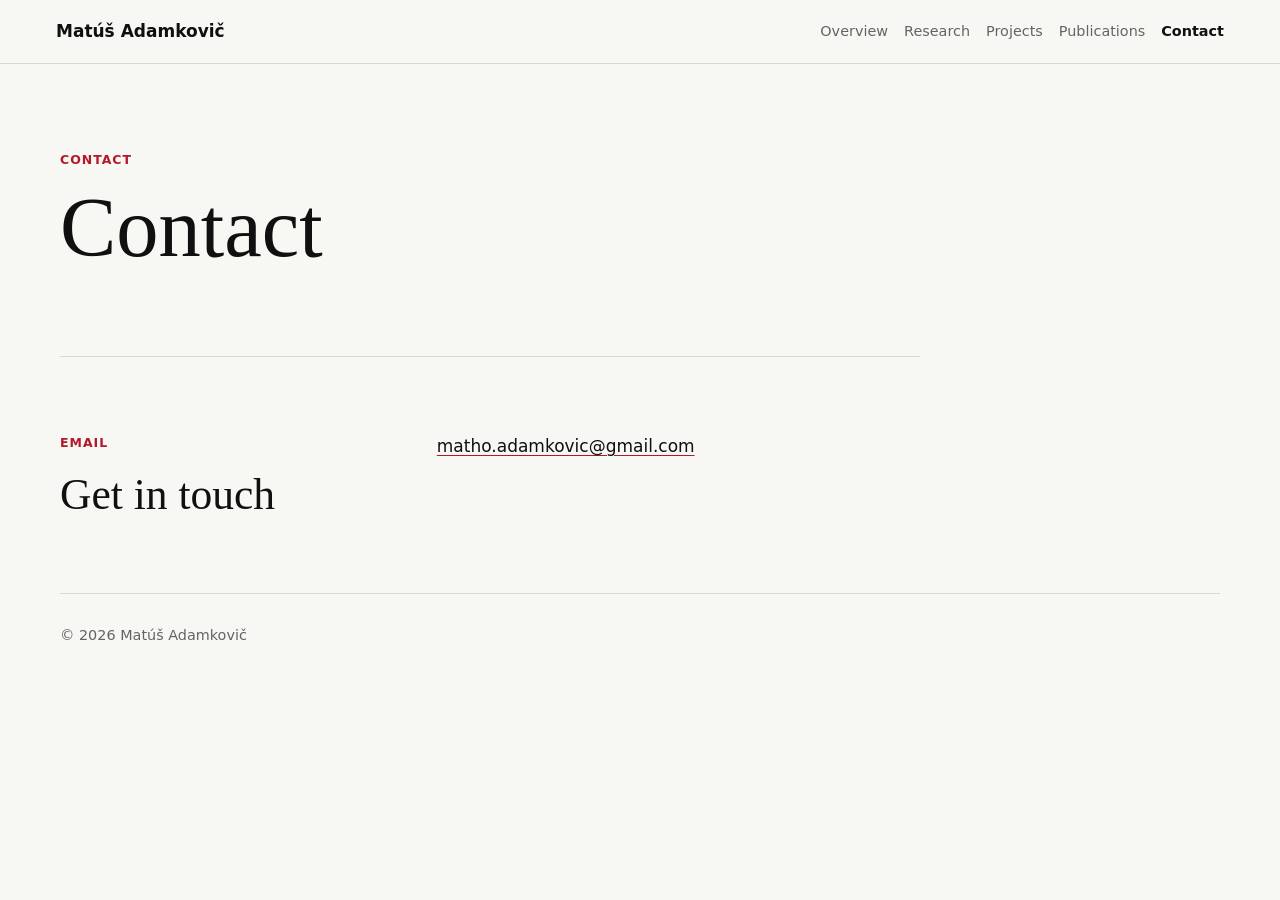
==== contact.html @ 7c32eee8 "Restructure site content pages" ====
<!doctype html>
<html lang="en">
  <head>
    <meta charset="utf-8">
    <meta name="viewport" content="width=device-width, initial-scale=1">
    <meta name="description" content="Contact Matúš Adamkovič.">
    <title>Contact · Matúš Adamkovič</title>
    <link rel="icon" href="assets/profile.png">
    <link rel="stylesheet" href="styles.css">
  </head>
  <body data-page="contact">
    <header class="site-header">
      <a class="wordmark" href="index.html">Matúš Adamkovič</a>
      <nav aria-label="Main navigation">
        <a href="index.html">Overview</a>
        <a href="research.html">Research</a>
        <a href="projects.html">Projects</a>
        <a href="publications.html">Publications</a>
        <a href="contact.html" aria-current="page">Contact</a>
      </nav>
    </header>

    <main>
      <section class="page-hero">
        <p class="kicker">Contact</p>
        <h1>Contact</h1>
      </section>

      <section class="section-grid">
        <div>
          <p class="section-label">Email</p>
          <h2>Get in touch</h2>
        </div>
        <div class="contact-links" data-contact></div>
      </section>
    </main>

    <footer class="site-footer">
      <span data-footer></span>
    </footer>

    <script src="content/site-content.js"></script>
    <script src="script.js"></script>
  </body>
</html>
---- styles.css ----
:root {
  --bg: #f7f7f4;
  --text: #101010;
  --muted: #646464;
  --line: #d9d8d3;
  --accent: #b3192b;
  --panel: #ffffff;
  --max: 1160px;
}

* {
  box-sizing: border-box;
}

html {
  scroll-behavior: smooth;
}

body {
  margin: 0;
  background: var(--bg);
  color: var(--text);
  font-family: ui-sans-serif, system-ui, -apple-system, BlinkMacSystemFont, "Segoe UI", sans-serif;
  font-size: 17px;
  line-height: 1.6;
}

a {
  color: inherit;
  text-decoration-color: var(--accent);
  text-decoration-thickness: 1px;
  text-underline-offset: 0.2em;
}

a:hover {
  color: var(--accent);
}

.site-header {
  position: sticky;
  top: 0;
  z-index: 10;
  display: flex;
  align-items: center;
  justify-content: space-between;
  gap: 24px;
  padding: 18px clamp(20px, 5vw, 56px);
  background: rgba(247, 247, 244, 0.92);
  border-bottom: 1px solid var(--line);
  backdrop-filter: blur(14px);
}

.wordmark {
  font-weight: 700;
  letter-spacing: 0;
  text-decoration: none;
}

nav {
  display: flex;
  flex-wrap: wrap;
  gap: 16px;
  justify-content: flex-end;
  color: var(--muted);
  font-size: 0.9rem;
}

nav a {
  text-decoration: none;
}

nav a[aria-current="page"] {
  color: var(--text);
  font-weight: 700;
}

main,
.site-footer {
  width: min(var(--max), calc(100% - 48px));
  margin: 0 auto;
}

.intro {
  display: grid;
  grid-template-columns: minmax(0, 1fr) minmax(240px, 340px);
  gap: clamp(36px, 7vw, 96px);
  align-items: center;
  padding: clamp(50px, 7vw, 84px) 0 clamp(38px, 5vw, 62px);
  border-bottom: 1px solid var(--line);
}

.page-hero {
  max-width: 860px;
  padding: clamp(50px, 7vw, 86px) 0 clamp(38px, 5vw, 62px);
  border-bottom: 1px solid var(--line);
}

.kicker,
.section-label {
  margin: 0 0 18px;
  color: var(--accent);
  font-size: 0.78rem;
  font-weight: 700;
  letter-spacing: 0.08em;
  text-transform: uppercase;
}

h1,
h2,
h3,
p {
  margin-top: 0;
}

h1 {
  max-width: 11ch;
  margin-bottom: 26px;
  font-family: Georgia, "Times New Roman", serif;
  font-size: clamp(3.2rem, 6.6vw, 6.1rem);
  font-weight: 500;
  letter-spacing: 0;
  line-height: 0.94;
}

h2 {
  margin-bottom: 0;
  font-family: Georgia, "Times New Roman", serif;
  font-size: clamp(1.9rem, 3.4vw, 3rem);
  font-weight: 500;
  letter-spacing: 0;
  line-height: 1.06;
}

h3 {
  margin-bottom: 6px;
  font-size: 1.05rem;
  line-height: 1.35;
}

.lead {
  max-width: 680px;
  color: #2c2c2c;
  font-size: clamp(1.1rem, 1.65vw, 1.35rem);
  line-height: 1.55;
}

.actions {
  display: flex;
  flex-wrap: wrap;
  gap: 12px;
  margin-top: 30px;
}

.button,
.actions a {
  display: inline-flex;
  align-items: center;
  justify-content: center;
  min-height: 42px;
  padding: 8px 14px;
  border: 1px solid var(--text);
  background: var(--text);
  color: var(--panel);
  font-size: 0.92rem;
  font-weight: 700;
  text-decoration: none;
}

.actions a:nth-child(n + 2),
.button {
  background: transparent;
  color: var(--text);
}

.button:hover,
.actions a:hover {
  border-color: var(--accent);
  background: var(--accent);
  color: var(--panel);
}

.portrait {
  margin: 0;
}

.portrait img {
  display: block;
  width: 100%;
  max-width: 310px;
  margin-left: auto;
  aspect-ratio: 1;
  object-fit: cover;
}

.section-grid {
  display: grid;
  grid-template-columns: minmax(210px, 300px) minmax(0, 1fr);
  gap: clamp(30px, 6vw, 84px);
  padding: clamp(48px, 6vw, 76px) 0;
  border-bottom: 1px solid var(--line);
}

.text-block {
  max-width: 760px;
}

.tag-list {
  display: flex;
  flex-wrap: wrap;
  gap: 10px;
  padding: 0;
  margin: 28px 0 0;
  list-style: none;
}

.tag-list li {
  padding: 7px 10px;
  border: 1px solid var(--line);
  background: var(--panel);
  color: #262626;
  font-size: 0.92rem;
}

.timeline,
.publication-list,
.list {
  display: grid;
  gap: 22px;
}

.split-timelines {
  display: grid;
  gap: 36px;
}

.split-timelines > section > h3 {
  margin-bottom: 18px;
  color: var(--accent);
  font-size: 0.78rem;
  font-weight: 700;
  letter-spacing: 0.08em;
  text-transform: uppercase;
}

.timeline-item,
.publication,
.list-item {
  display: grid;
  grid-template-columns: 118px minmax(0, 1fr);
  gap: 22px;
  padding-bottom: 22px;
  border-bottom: 1px solid var(--line);
}

.timeline-item:last-child,
.publication:last-child,
.list-item:last-child {
  padding-bottom: 0;
  border-bottom: 0;
}

.date,
.venue {
  color: var(--muted);
  font-size: 0.9rem;
}

.publication p,
.timeline-item p,
.list-item p {
  margin-bottom: 0;
}

.project p + p {
  margin-top: 8px;
}

.badge {
  display: inline-block;
  margin-bottom: 8px;
  padding: 2px 7px;
  border: 1px solid var(--accent);
  color: var(--accent);
  font-size: 0.72rem;
  font-weight: 700;
  letter-spacing: 0.06em;
  text-transform: uppercase;
}

.publication-links {
  display: flex;
  flex-wrap: wrap;
  gap: 12px;
  margin-top: 10px;
  font-size: 0.9rem;
  font-weight: 700;
}

.publication-year {
  margin-bottom: 44px;
}

.publication-year:last-child {
  margin-bottom: 0;
}

.publication-year h2 {
  margin-bottom: 22px;
  color: var(--accent);
  font-family: inherit;
  font-size: 0.78rem;
  font-weight: 700;
  letter-spacing: 0.08em;
  text-transform: uppercase;
}

.section-link {
  margin: 24px 0 0;
  font-weight: 700;
}

.contact-links {
  display: flex;
  flex-wrap: wrap;
  gap: 18px;
}

.cv-hero {
  padding: clamp(54px, 9vw, 108px) 0 clamp(42px, 7vw, 76px);
  border-bottom: 1px solid var(--line);
}

.cv-hero h1 {
  max-width: 12ch;
}

.plain-list {
  padding-left: 1.1em;
  margin: 0;
}

.plain-list li + li {
  margin-top: 12px;
}

.site-footer {
  padding: 30px 0 44px;
  color: var(--muted);
  font-size: 0.9rem;
}

@media (max-width: 760px) {
  body {
    font-size: 16px;
  }

  .site-header {
    align-items: flex-start;
    flex-direction: column;
    gap: 10px;
  }

  nav {
    justify-content: flex-start;
  }

  .intro,
  .section-grid {
    grid-template-columns: 1fr;
  }

  .intro {
    padding-top: 46px;
  }

  h1 {
    max-width: 7ch;
    font-size: clamp(3rem, 15vw, 5rem);
  }

  .portrait img {
    max-width: 280px;
    margin-left: 0;
  }

  .timeline-item,
  .publication,
  .list-item {
    grid-template-columns: 1fr;
    gap: 6px;
  }
}

@media (max-width: 460px) {
  main,
  .site-footer {
    width: min(100% - 28px, var(--max));
  }
}
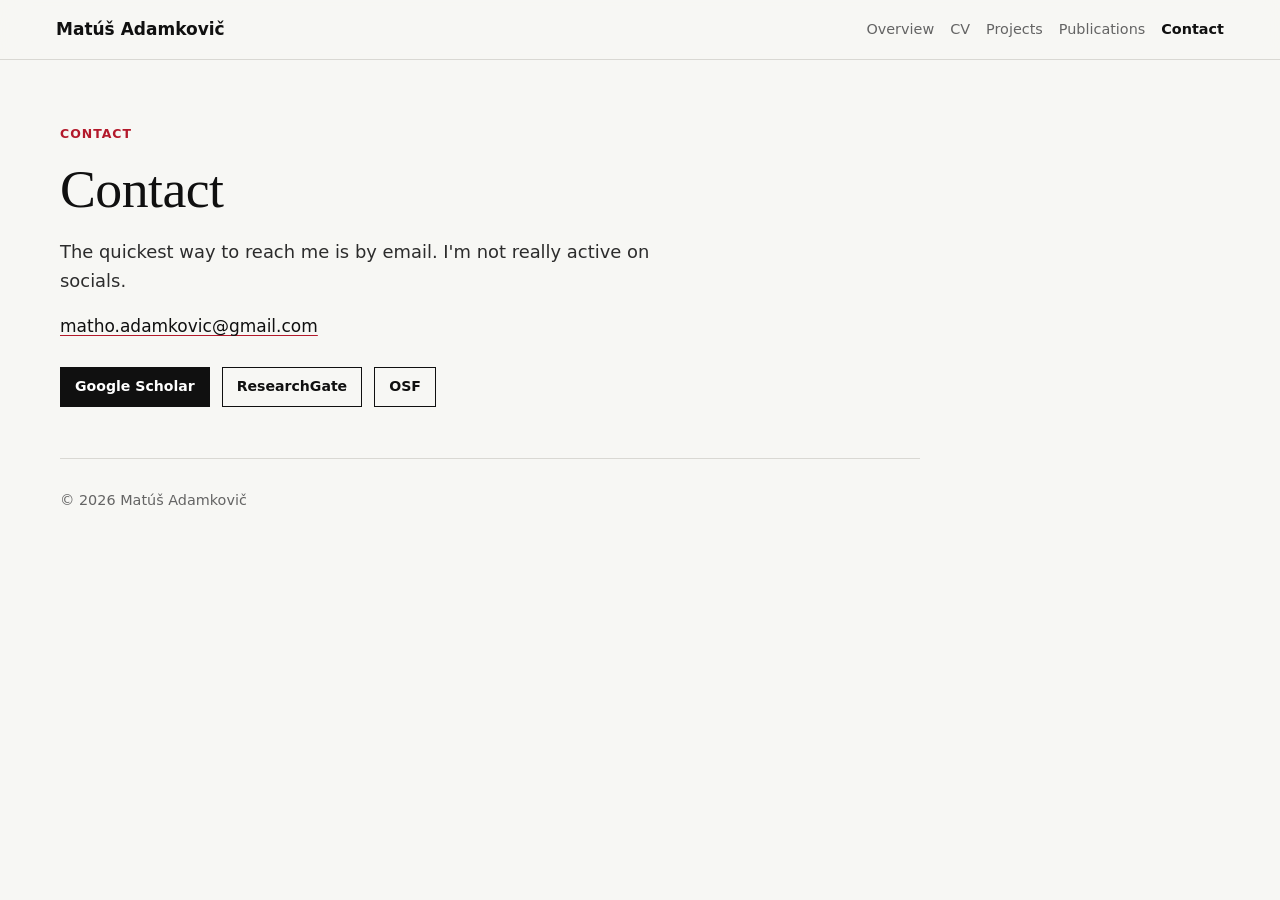
==== commit 8a5a42fa: "Simplify site structure and content - Shorter bio and smaller, tighter typography throughout - Overv" ====
--- a/contact.html
+++ b/contact.html
@@ -13,7 +13,7 @@
       <a class="wordmark" href="index.html">Matúš Adamkovič</a>
       <nav aria-label="Main navigation">
         <a href="index.html">Overview</a>
-        <a href="research.html">Research</a>
+        <a href="research.html">CV</a>
         <a href="projects.html">Projects</a>
         <a href="publications.html">Publications</a>
         <a href="contact.html" aria-current="page">Contact</a>
@@ -24,14 +24,9 @@
       <section class="page-hero">
         <p class="kicker">Contact</p>
         <h1>Contact</h1>
-      </section>
-
-      <section class="section-grid">
-        <div>
-          <p class="section-label">Email</p>
-          <h2>Get in touch</h2>
-        </div>
-        <div class="contact-links" data-contact></div>
+        <p class="lead">The quickest way to reach me is by email. I'm not really active on socials.</p>
+        <p class="contact-links" data-contact></p>
+        <div class="actions" data-profile-links></div>
       </section>
     </main>
 
--- a/styles.css
+++ b/styles.css
@@ -44,7 +44,7 @@
   align-items: center;
   justify-content: space-between;
   gap: 24px;
-  padding: 18px clamp(20px, 5vw, 56px);
+  padding: 16px clamp(20px, 5vw, 56px);
   background: rgba(247, 247, 244, 0.92);
   border-bottom: 1px solid var(--line);
   backdrop-filter: blur(14px);
@@ -52,7 +52,6 @@
 
 .wordmark {
   font-weight: 700;
-  letter-spacing: 0;
   text-decoration: none;
 }
 
@@ -82,22 +81,22 @@
 
 .intro {
   display: grid;
-  grid-template-columns: minmax(0, 1fr) minmax(240px, 340px);
-  gap: clamp(36px, 7vw, 96px);
+  grid-template-columns: minmax(0, 1fr) minmax(240px, 320px);
+  gap: clamp(2rem, 5vw, 5rem);
   align-items: center;
-  padding: clamp(50px, 7vw, 84px) 0 clamp(38px, 5vw, 62px);
+  padding: clamp(3rem, 6vw, 5rem) 0;
   border-bottom: 1px solid var(--line);
 }
 
 .page-hero {
   max-width: 860px;
-  padding: clamp(50px, 7vw, 86px) 0 clamp(38px, 5vw, 62px);
+  padding: clamp(2.6rem, 5vw, 4rem) 0 clamp(2.2rem, 4vw, 3.2rem);
   border-bottom: 1px solid var(--line);
 }
 
 .kicker,
 .section-label {
-  margin: 0 0 18px;
+  margin: 0 0 16px;
   color: var(--accent);
   font-size: 0.78rem;
   font-weight: 700;
@@ -113,42 +112,41 @@
 }
 
 h1 {
-  max-width: 11ch;
-  margin-bottom: 26px;
+  max-width: 20ch;
+  margin-bottom: 20px;
   font-family: Georgia, "Times New Roman", serif;
-  font-size: clamp(3.2rem, 6.6vw, 6.1rem);
+  font-size: clamp(2.2rem, 4.2vw, 3.4rem);
   font-weight: 500;
-  letter-spacing: 0;
-  line-height: 0.94;
+  letter-spacing: -0.01em;
+  line-height: 1.08;
 }
 
 h2 {
   margin-bottom: 0;
   font-family: Georgia, "Times New Roman", serif;
-  font-size: clamp(1.9rem, 3.4vw, 3rem);
+  font-size: clamp(1.3rem, 2vw, 1.65rem);
   font-weight: 500;
-  letter-spacing: 0;
-  line-height: 1.06;
+  line-height: 1.2;
 }
 
 h3 {
   margin-bottom: 6px;
-  font-size: 1.05rem;
+  font-size: 1rem;
   line-height: 1.35;
 }
 
 .lead {
-  max-width: 680px;
+  max-width: 660px;
   color: #2c2c2c;
-  font-size: clamp(1.1rem, 1.65vw, 1.35rem);
-  line-height: 1.55;
+  font-size: clamp(1.02rem, 1.4vw, 1.15rem);
+  line-height: 1.6;
 }
 
 .actions {
   display: flex;
   flex-wrap: wrap;
   gap: 12px;
-  margin-top: 30px;
+  margin-top: 26px;
 }
 
 .button,
@@ -156,12 +154,12 @@
   display: inline-flex;
   align-items: center;
   justify-content: center;
-  min-height: 42px;
-  padding: 8px 14px;
+  min-height: 40px;
+  padding: 7px 14px;
   border: 1px solid var(--text);
   background: var(--text);
   color: var(--panel);
-  font-size: 0.92rem;
+  font-size: 0.88rem;
   font-weight: 700;
   text-decoration: none;
 }
@@ -185,40 +183,71 @@
 
 .portrait img {
   display: block;
-  width: 100%;
-  max-width: 310px;
+  width: min(26vw, 320px);
+  max-width: 100%;
   margin-left: auto;
   aspect-ratio: 1;
   object-fit: cover;
-}
-
-.section-grid {
-  display: grid;
-  grid-template-columns: minmax(210px, 300px) minmax(0, 1fr);
-  gap: clamp(30px, 6vw, 84px);
-  padding: clamp(48px, 6vw, 76px) 0;
-  border-bottom: 1px solid var(--line);
-}
-
-.text-block {
-  max-width: 760px;
-}
-
-.tag-list {
-  display: flex;
-  flex-wrap: wrap;
-  gap: 10px;
-  padding: 0;
-  margin: 28px 0 0;
-  list-style: none;
-}
-
-.tag-list li {
-  padding: 7px 10px;
+  border-radius: 6px;
+}
+
+.position h3 {
+  margin-bottom: 2px;
+  font-size: 1.05rem;
+}
+
+.position p {
+  margin: 0;
+}
+
+.publication-toc {
+  display: flex;
+  flex-wrap: wrap;
+  gap: 8px 10px;
+  margin-top: 6px;
+}
+
+.publication-toc a {
+  padding: 6px 10px;
   border: 1px solid var(--line);
   background: var(--panel);
   color: #262626;
-  font-size: 0.92rem;
+  font-size: 0.9rem;
+  text-decoration: none;
+}
+
+.publication-toc a:hover {
+  border-color: var(--accent);
+  color: var(--accent);
+}
+
+.section-grid {
+  display: grid;
+  grid-template-columns: minmax(200px, 280px) minmax(0, 1fr);
+  gap: clamp(28px, 5vw, 72px);
+  padding: clamp(2.4rem, 4.5vw, 4rem) 0;
+  border-bottom: 1px solid var(--line);
+}
+
+.text-block {
+  max-width: 760px;
+}
+
+.tag-list {
+  display: flex;
+  flex-wrap: wrap;
+  gap: 10px;
+  padding: 0;
+  margin: 0;
+  list-style: none;
+}
+
+.tag-list li {
+  padding: 6px 10px;
+  border: 1px solid var(--line);
+  background: var(--panel);
+  color: #262626;
+  font-size: 0.9rem;
 }
 
 .timeline,
@@ -233,13 +262,18 @@
   gap: 36px;
 }
 
-.split-timelines > section > h3 {
-  margin-bottom: 18px;
+.split-timelines > section > h3,
+.subsection-title {
+  margin: 0 0 18px;
   color: var(--accent);
   font-size: 0.78rem;
   font-weight: 700;
   letter-spacing: 0.08em;
   text-transform: uppercase;
+}
+
+.subsection-title {
+  margin-top: 36px;
 }
 
 .timeline-item,
@@ -265,6 +299,12 @@
   font-size: 0.9rem;
 }
 
+.note {
+  margin-top: 4px;
+  color: var(--muted);
+  font-size: 0.9rem;
+}
+
 .publication p,
 .timeline-item p,
 .list-item p {
@@ -298,6 +338,7 @@
 
 .publication-year {
   margin-bottom: 44px;
+  scroll-margin-top: 96px;
 }
 
 .publication-year:last-child {
@@ -323,15 +364,6 @@
   display: flex;
   flex-wrap: wrap;
   gap: 18px;
-}
-
-.cv-hero {
-  padding: clamp(54px, 9vw, 108px) 0 clamp(42px, 7vw, 76px);
-  border-bottom: 1px solid var(--line);
-}
-
-.cv-hero h1 {
-  max-width: 12ch;
 }
 
 .plain-list {
@@ -370,16 +402,21 @@
   }
 
   .intro {
-    padding-top: 46px;
+    padding-top: 2.6rem;
+    row-gap: 2rem;
   }
 
   h1 {
-    max-width: 7ch;
-    font-size: clamp(3rem, 15vw, 5rem);
+    max-width: 100%;
+    font-size: clamp(2rem, 8vw, 2.6rem);
+  }
+
+  .portrait {
+    order: -1;
   }
 
   .portrait img {
-    max-width: 280px;
+    width: min(100%, 300px);
     margin-left: 0;
   }
 
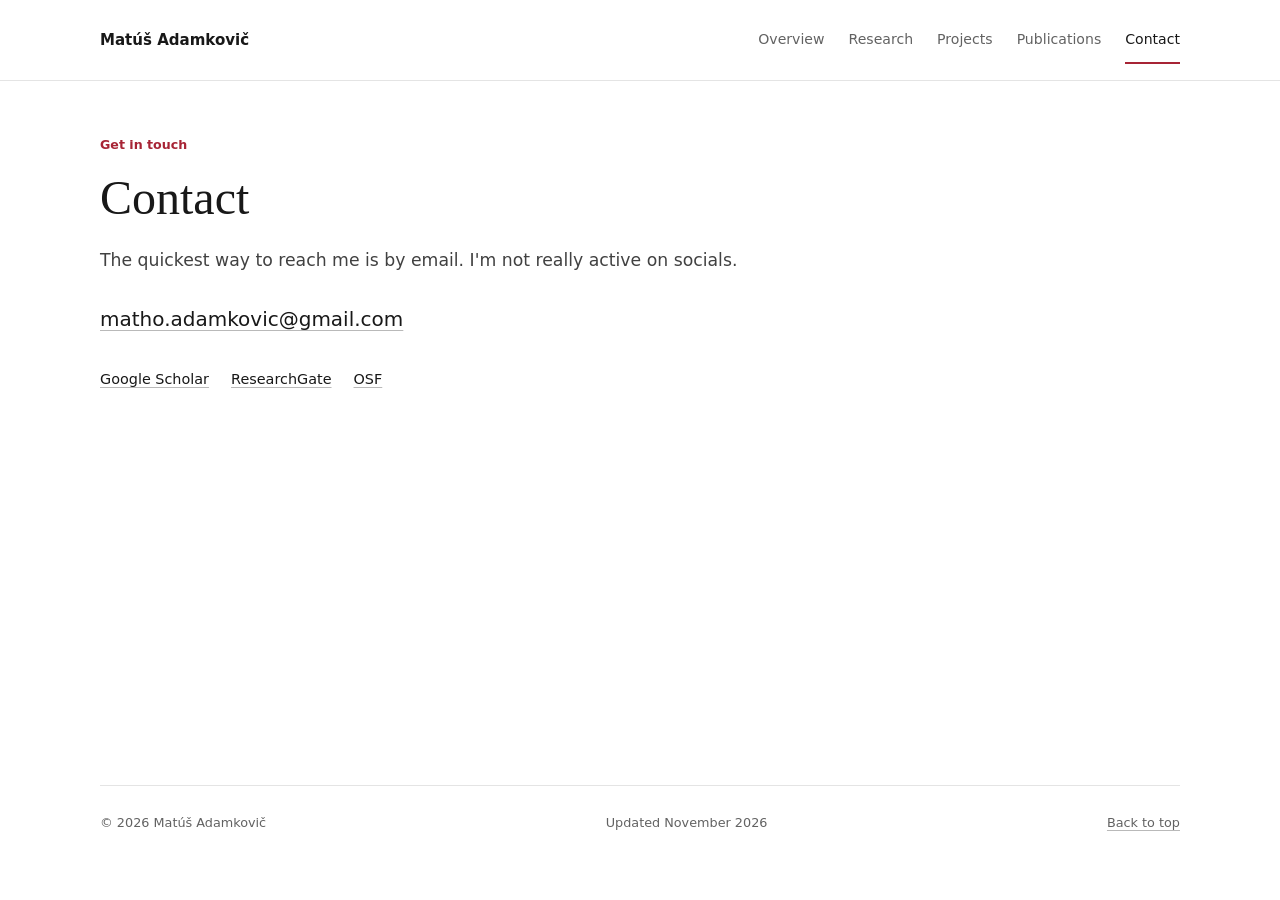
==== commit 15cedaf3: "Refresh academic website from November 2026 CV" ====
--- a/contact.html
+++ b/contact.html
@@ -3,38 +3,41 @@
   <head>
     <meta charset="utf-8">
     <meta name="viewport" content="width=device-width, initial-scale=1">
-    <meta name="description" content="Contact Matúš Adamkovič.">
+    <meta name="description" content="Contact Matúš Adamkovič and find his academic profiles.">
+    <meta name="theme-color" content="#ffffff">
     <title>Contact · Matúš Adamkovič</title>
     <link rel="icon" href="assets/profile.png">
-    <link rel="stylesheet" href="styles.css">
+    <link rel="stylesheet" href="styles.css?v=20261103.3">
   </head>
   <body data-page="contact">
+    <a class="skip-link" href="#main">Skip to content</a>
     <header class="site-header">
-      <a class="wordmark" href="index.html">Matúš Adamkovič</a>
-      <nav aria-label="Main navigation">
-        <a href="index.html">Overview</a>
-        <a href="research.html">CV</a>
-        <a href="projects.html">Projects</a>
-        <a href="publications.html">Publications</a>
-        <a href="contact.html" aria-current="page">Contact</a>
-      </nav>
+      <div class="header-inner">
+        <a class="wordmark" href="index.html">Matúš Adamkovič</a>
+        <nav class="site-nav" aria-label="Main navigation">
+          <a href="index.html">Overview</a>
+          <a href="research.html">Research</a>
+          <a href="projects.html">Projects</a>
+          <a href="publications.html">Publications</a>
+          <a href="contact.html" aria-current="page">Contact</a>
+        </nav>
+      </div>
     </header>
-
-    <main>
-      <section class="page-hero">
-        <p class="kicker">Contact</p>
-        <h1>Contact</h1>
+    <main id="main" tabindex="-1">
+      <section class="page-hero" aria-labelledby="page-title">
+        <p class="kicker">Get in touch</p>
+        <h1 id="page-title">Contact</h1>
         <p class="lead">The quickest way to reach me is by email. I'm not really active on socials.</p>
-        <p class="contact-links" data-contact></p>
+        <div class="contact-links" data-contact></div>
         <div class="actions" data-profile-links></div>
       </section>
     </main>
-
     <footer class="site-footer">
       <span data-footer></span>
+      <span>Updated <span data-field="updated">November 2026</span></span>
+      <a href="#main">Back to top</a>
     </footer>
-
-    <script src="content/site-content.js"></script>
-    <script src="script.js"></script>
+    <script src="content/site-content.js?v=20261103.3"></script>
+    <script src="script.js?v=20261103.3"></script>
   </body>
 </html>
--- a/styles.css
+++ b/styles.css
@@ -1,436 +1,153 @@
 :root {
-  --bg: #f7f7f4;
-  --text: #101010;
-  --muted: #646464;
-  --line: #d9d8d3;
-  --accent: #b3192b;
-  --panel: #ffffff;
-  --max: 1160px;
+  --bg: #ffffff;
+  --text: #181818;
+  --muted: #626262;
+  --line: #e4e4e4;
+  --accent: #a72435;
+  --max: 1080px;
 }
 
-* {
-  box-sizing: border-box;
-}
-
-html {
-  scroll-behavior: smooth;
-}
-
+* { box-sizing: border-box; letter-spacing: 0; }
+html { scroll-behavior: smooth; scroll-padding-top: 110px; }
 body {
   margin: 0;
   background: var(--bg);
   color: var(--text);
-  font-family: ui-sans-serif, system-ui, -apple-system, BlinkMacSystemFont, "Segoe UI", sans-serif;
-  font-size: 17px;
-  line-height: 1.6;
+  font: 17px/1.65 ui-sans-serif, system-ui, -apple-system, BlinkMacSystemFont, "Segoe UI", sans-serif;
+  -webkit-font-smoothing: antialiased;
 }
-
-a {
-  color: inherit;
-  text-decoration-color: var(--accent);
-  text-decoration-thickness: 1px;
-  text-underline-offset: 0.2em;
+a { color: inherit; text-decoration-color: #b9b9b9; text-decoration-thickness: 1px; text-underline-offset: 0.22em; }
+a:hover { color: var(--accent); text-decoration-color: var(--accent); }
+:focus-visible { outline: 2px solid var(--accent); outline-offset: 5px; }
+::selection { background: #f0d9de; color: var(--text); }
+[hidden] { display: none !important; }
+.sr-only { position: absolute; width: 1px; height: 1px; padding: 0; margin: -1px; overflow: hidden; clip-path: inset(50%); white-space: nowrap; border: 0; }
+h1, h2, h3, p { margin-top: 0; }
+h1, h2 { font-family: Georgia, "Times New Roman", serif; font-weight: 400; }
+h1 { margin-bottom: 20px; font-size: 3rem; line-height: 1.15; }
+h2 { margin-bottom: 16px; font-size: 1.65rem; line-height: 1.25; }
+h3 { margin-bottom: 6px; font-size: 1.06rem; line-height: 1.45; font-weight: 600; }
+p { margin-bottom: 18px; }
+main, .header-inner, .site-footer { width: min(var(--max), calc(100% - 64px)); margin-inline: auto; }
+main { min-height: calc(100svh - 220px); }
+.skip-link { position: fixed; top: 8px; left: 8px; z-index: 30; padding: 8px 16px; background: var(--text); color: white; transform: translateY(-160%); }
+.skip-link:focus { transform: translateY(0); }
+.site-header { position: sticky; top: 0; z-index: 10; background: rgba(255,255,255,0.97); border-bottom: 1px solid var(--line); }
+.header-inner { display: flex; justify-content: space-between; align-items: center; min-height: 80px; gap: 24px; }
+.wordmark { text-decoration: none; font-size: 0.94rem; font-weight: 650; white-space: nowrap; }
+.site-nav { display: flex; flex-wrap: wrap; justify-content: flex-end; align-items: center; gap: 6px 24px; font-size: 0.88rem; }
+.site-nav a { padding-block: 12px; text-decoration: none; color: var(--muted); }
+.site-nav a[aria-current="page"] { color: var(--text); box-shadow: inset 0 -2px var(--accent); }
+.intro { display: grid; grid-template-columns: minmax(0,1fr) 276px; gap: 64px; align-items: center; padding-block: 60px; }
+.intro-copy { min-width: 0; }
+.intro h1 { font-size: 3.25rem; }
+.kicker, .section-label { margin: 0 0 14px; color: var(--accent); font-size: 0.79rem; font-weight: 650; }
+.lead { max-width: 64ch; font-size: 1.08rem; line-height: 1.75; color: #414141; }
+.portrait { margin: 0; }
+.portrait img { display: block; width: 100%; height: auto; aspect-ratio: 1; object-fit: cover; border-radius: 4px; }
+.actions { display: flex; flex-wrap: wrap; gap: 12px 22px; margin-top: 24px; font-size: 0.9rem; }
+.actions a { min-height: 32px; display: inline-flex; align-items: center; }
+.page-hero { padding-block: 54px 36px; }
+.page-hero .lead { max-width: 70ch; margin-bottom: 0; }
+.page-hero .actions { margin-top: 20px; }
+.section-grid { display: grid; grid-template-columns: 190px minmax(0,1fr); gap: 60px; padding-block: 42px; border-top: 1px solid var(--line); }
+.section-heading h2 { font-size: 1.5rem; }
+.section-body { min-width: 0; }
+.section-label { margin-bottom: 8px; color: var(--muted); }
+.section-intro { max-width: 68ch; color: var(--muted); margin-bottom: 22px; }
+.section-link { margin: 20px 0 0; font-size: 0.9rem; }
+.text-block { max-width: 72ch; }
+.list, .timeline { display: grid; }
+.list-item, .timeline-item { min-width: 0; padding-block: 22px; border-bottom: 1px solid var(--line); }
+.list-item:first-child, .timeline-item:first-child { padding-top: 0; }
+.list-item:last-child, .timeline-item:last-child { border-bottom: 0; padding-bottom: 0; }
+.item-meta { display: flex; align-items: baseline; flex-wrap: wrap; gap: 6px 12px; margin-bottom: 7px; }
+.date, .venue, .note { color: var(--muted); font-size: 0.86rem; }
+.date { font-variant-numeric: tabular-nums; }
+.venue, .note { margin-bottom: 0; }
+.project h3 { max-width: 65ch; }
+.project p + p { margin-top: 5px; }
+.badge { display: inline-block; color: var(--accent); font-size: 0.75rem; font-weight: 650; }
+.project.selected-project h3 { font-size: 1rem; }
+.publication p { margin-bottom: 0; overflow-wrap: anywhere; }
+.publication strong { font-weight: 650; }
+.publication-links { display: flex; flex-wrap: wrap; gap: 10px 20px; margin-top: 9px; font-size: 0.86rem; }
+.score-heading { margin: 36px 0 12px; font-family: inherit; font-size: 1rem; font-weight: 650; }
+.score-heading:first-child { margin-top: 0; }
+.tag-list { display: flex; flex-wrap: wrap; gap: 6px 20px; list-style: none; padding: 0; margin: 0; color: var(--muted); font-size: 0.95rem; }
+.tag-list li { position: relative; }
+.tag-list li:not(:last-child)::after { content: "/"; position: absolute; right: -13px; color: #b9b9b9; }
+.plain-list { margin: 0; padding-left: 1.15em; }
+.plain-list li + li { margin-top: 12px; }
+.subsection-title { margin: 32px 0 18px; font-size: 1rem; }
+details { margin-top: 28px; }
+summary { cursor: pointer; color: var(--muted); font-size: 0.9rem; }
+details[open] summary { margin-bottom: 20px; }
+.timeline-item p { margin-bottom: 0; }
+.actions > .date { align-self: center; }
+.jump-links { display: flex; flex-wrap: wrap; gap: 10px 24px; padding-top: 22px; font-size: 0.9rem; }
+.jump-links a { min-height: 32px; }
+.publication-layout { display: grid; grid-template-columns: 190px minmax(0,1fr); gap: 60px; padding-block: 28px 48px; border-top: 1px solid var(--line); align-items: start; }
+.publication-sidebar { position: sticky; top: 112px; }
+.publication-toc { display: flex; align-items: flex-start; flex-direction: column; gap: 4px; font-size: 0.9rem; }
+.publication-toc a { display: block; padding-block: 4px; }
+.publication-tools { display: grid; grid-template-columns: minmax(0,1fr) minmax(150px,190px); gap: 16px; padding-bottom: 28px; }
+.field label { display: block; margin-bottom: 8px; color: var(--muted); font-size: 0.82rem; }
+input, select { width: 100%; min-height: 46px; border: 1px solid #bdbdbd; border-radius: 4px; padding: 10px 12px; color: var(--text); background: white; font: inherit; font-size: 0.93rem; }
+input::placeholder { color: #777; }
+.publication-year { scroll-margin-top: 110px; margin-bottom: 40px; }
+.publication-year:last-child { margin-bottom: 0; }
+.publication-year > h2 { font-family: inherit; font-size: 1.12rem; font-weight: 650; margin-bottom: 24px; padding-top: 12px; }
+.publication-year .date { display: none; }
+.empty-state { padding-block: 24px; color: var(--muted); }
+.contact-links { margin-block: 28px; font-size: 1.25rem; overflow-wrap: anywhere; }
+.site-footer { display: flex; justify-content: space-between; flex-wrap: wrap; gap: 12px 24px; margin-top: 24px; padding-block: 26px 36px; border-top: 1px solid var(--line); color: var(--muted); font-size: 0.8rem; }
+.site-footer a { color: var(--muted); }
+@media (min-width: 900px) { .section-heading { position: sticky; top: 112px; align-self: start; } }
+@media (max-width: 900px) {
+  .intro { grid-template-columns: minmax(0,1fr) 224px; gap: 36px; }
+  .intro h1 { font-size: 2.75rem; }
+  .section-grid, .publication-layout { grid-template-columns: 160px minmax(0,1fr); gap: 36px; }
+  .header-inner { gap: 16px; }
+  .site-nav { gap: 6px 18px; }
 }
-
-a:hover {
-  color: var(--accent);
+@media (max-width: 720px) {
+  html { scroll-padding-top: 150px; }
+  main, .header-inner, .site-footer { width: calc(100% - 40px); }
+  .header-inner { flex-direction: column; align-items: flex-start; gap: 4px; padding-block: 16px 0; }
+  .site-nav { justify-content: flex-start; gap: 0 22px; width: 100%; font-size: 0.83rem; }
+  .site-nav a { padding-block: 10px 12px; }
+  .intro { grid-template-columns: 1fr; gap: 24px; padding-block: 32px 36px; }
+  .portrait { order: -1; width: 156px; }
+  .intro h1 { font-size: 2.5rem; }
+  h1 { font-size: 2.4rem; }
+  .lead { font-size: 1rem; }
+  .intro .kicker { font-size: 0.75rem; }
+  .page-hero { padding-block: 36px 30px; }
+  .section-grid, .publication-layout { grid-template-columns: 1fr; gap: 22px; padding-block: 30px; }
+  .section-heading h2 { margin-bottom: 0; }
+  .section-label { margin-bottom: 6px; }
+  .publication-sidebar { position: static; }
+  .publication-toc { flex-direction: row; flex-wrap: wrap; gap: 4px 20px; }
+  .publication-year { scroll-margin-top: 150px; }
+  .publication-tools { padding-top: 4px; gap: 12px; }
+  .contact-links { font-size: 1.1rem; }
 }
-
-.site-header {
-  position: sticky;
-  top: 0;
-  z-index: 10;
-  display: flex;
-  align-items: center;
-  justify-content: space-between;
-  gap: 24px;
-  padding: 16px clamp(20px, 5vw, 56px);
-  background: rgba(247, 247, 244, 0.92);
-  border-bottom: 1px solid var(--line);
-  backdrop-filter: blur(14px);
+@media (max-width: 400px) {
+  body { font-size: 16px; }
+  .site-nav { gap: 0 10px; font-size: 0.77rem; }
+  .intro h1 { font-size: 2.15rem; }
+  .publication-tools { grid-template-columns: 1fr; }
 }
-
-.wordmark {
-  font-weight: 700;
-  text-decoration: none;
+@media (max-width: 350px) {
+  .site-nav { display: grid; grid-template-columns: repeat(3, max-content); column-gap: 24px; }
 }
-
-nav {
-  display: flex;
-  flex-wrap: wrap;
-  gap: 16px;
-  justify-content: flex-end;
-  color: var(--muted);
-  font-size: 0.9rem;
+@media (prefers-reduced-motion: reduce) { html { scroll-behavior: auto; } }
+@media print {
+  .site-header, .skip-link, .publication-tools, .publication-sidebar, .site-footer { display: none; }
+  main { width: 100%; }
+  .publication-layout, .section-grid { display: block; }
+  .section-heading { position: static; }
+  .list-item, .timeline-item { break-inside: avoid; }
+  a { text-decoration: none; }
 }
-
-nav a {
-  text-decoration: none;
-}
-
-nav a[aria-current="page"] {
-  color: var(--text);
-  font-weight: 700;
-}
-
-main,
-.site-footer {
-  width: min(var(--max), calc(100% - 48px));
-  margin: 0 auto;
-}
-
-.intro {
-  display: grid;
-  grid-template-columns: minmax(0, 1fr) minmax(240px, 320px);
-  gap: clamp(2rem, 5vw, 5rem);
-  align-items: center;
-  padding: clamp(3rem, 6vw, 5rem) 0;
-  border-bottom: 1px solid var(--line);
-}
-
-.page-hero {
-  max-width: 860px;
-  padding: clamp(2.6rem, 5vw, 4rem) 0 clamp(2.2rem, 4vw, 3.2rem);
-  border-bottom: 1px solid var(--line);
-}
-
-.kicker,
-.section-label {
-  margin: 0 0 16px;
-  color: var(--accent);
-  font-size: 0.78rem;
-  font-weight: 700;
-  letter-spacing: 0.08em;
-  text-transform: uppercase;
-}
-
-h1,
-h2,
-h3,
-p {
-  margin-top: 0;
-}
-
-h1 {
-  max-width: 20ch;
-  margin-bottom: 20px;
-  font-family: Georgia, "Times New Roman", serif;
-  font-size: clamp(2.2rem, 4.2vw, 3.4rem);
-  font-weight: 500;
-  letter-spacing: -0.01em;
-  line-height: 1.08;
-}
-
-h2 {
-  margin-bottom: 0;
-  font-family: Georgia, "Times New Roman", serif;
-  font-size: clamp(1.3rem, 2vw, 1.65rem);
-  font-weight: 500;
-  line-height: 1.2;
-}
-
-h3 {
-  margin-bottom: 6px;
-  font-size: 1rem;
-  line-height: 1.35;
-}
-
-.lead {
-  max-width: 660px;
-  color: #2c2c2c;
-  font-size: clamp(1.02rem, 1.4vw, 1.15rem);
-  line-height: 1.6;
-}
-
-.actions {
-  display: flex;
-  flex-wrap: wrap;
-  gap: 12px;
-  margin-top: 26px;
-}
-
-.button,
-.actions a {
-  display: inline-flex;
-  align-items: center;
-  justify-content: center;
-  min-height: 40px;
-  padding: 7px 14px;
-  border: 1px solid var(--text);
-  background: var(--text);
-  color: var(--panel);
-  font-size: 0.88rem;
-  font-weight: 700;
-  text-decoration: none;
-}
-
-.actions a:nth-child(n + 2),
-.button {
-  background: transparent;
-  color: var(--text);
-}
-
-.button:hover,
-.actions a:hover {
-  border-color: var(--accent);
-  background: var(--accent);
-  color: var(--panel);
-}
-
-.portrait {
-  margin: 0;
-}
-
-.portrait img {
-  display: block;
-  width: min(26vw, 320px);
-  max-width: 100%;
-  margin-left: auto;
-  aspect-ratio: 1;
-  object-fit: cover;
-  border-radius: 6px;
-}
-
-.position h3 {
-  margin-bottom: 2px;
-  font-size: 1.05rem;
-}
-
-.position p {
-  margin: 0;
-}
-
-.publication-toc {
-  display: flex;
-  flex-wrap: wrap;
-  gap: 8px 10px;
-  margin-top: 6px;
-}
-
-.publication-toc a {
-  padding: 6px 10px;
-  border: 1px solid var(--line);
-  background: var(--panel);
-  color: #262626;
-  font-size: 0.9rem;
-  text-decoration: none;
-}
-
-.publication-toc a:hover {
-  border-color: var(--accent);
-  color: var(--accent);
-}
-
-.section-grid {
-  display: grid;
-  grid-template-columns: minmax(200px, 280px) minmax(0, 1fr);
-  gap: clamp(28px, 5vw, 72px);
-  padding: clamp(2.4rem, 4.5vw, 4rem) 0;
-  border-bottom: 1px solid var(--line);
-}
-
-.text-block {
-  max-width: 760px;
-}
-
-.tag-list {
-  display: flex;
-  flex-wrap: wrap;
-  gap: 10px;
-  padding: 0;
-  margin: 0;
-  list-style: none;
-}
-
-.tag-list li {
-  padding: 6px 10px;
-  border: 1px solid var(--line);
-  background: var(--panel);
-  color: #262626;
-  font-size: 0.9rem;
-}
-
-.timeline,
-.publication-list,
-.list {
-  display: grid;
-  gap: 22px;
-}
-
-.split-timelines {
-  display: grid;
-  gap: 36px;
-}
-
-.split-timelines > section > h3,
-.subsection-title {
-  margin: 0 0 18px;
-  color: var(--accent);
-  font-size: 0.78rem;
-  font-weight: 700;
-  letter-spacing: 0.08em;
-  text-transform: uppercase;
-}
-
-.subsection-title {
-  margin-top: 36px;
-}
-
-.timeline-item,
-.publication,
-.list-item {
-  display: grid;
-  grid-template-columns: 118px minmax(0, 1fr);
-  gap: 22px;
-  padding-bottom: 22px;
-  border-bottom: 1px solid var(--line);
-}
-
-.timeline-item:last-child,
-.publication:last-child,
-.list-item:last-child {
-  padding-bottom: 0;
-  border-bottom: 0;
-}
-
-.date,
-.venue {
-  color: var(--muted);
-  font-size: 0.9rem;
-}
-
-.note {
-  margin-top: 4px;
-  color: var(--muted);
-  font-size: 0.9rem;
-}
-
-.publication p,
-.timeline-item p,
-.list-item p {
-  margin-bottom: 0;
-}
-
-.project p + p {
-  margin-top: 8px;
-}
-
-.badge {
-  display: inline-block;
-  margin-bottom: 8px;
-  padding: 2px 7px;
-  border: 1px solid var(--accent);
-  color: var(--accent);
-  font-size: 0.72rem;
-  font-weight: 700;
-  letter-spacing: 0.06em;
-  text-transform: uppercase;
-}
-
-.publication-links {
-  display: flex;
-  flex-wrap: wrap;
-  gap: 12px;
-  margin-top: 10px;
-  font-size: 0.9rem;
-  font-weight: 700;
-}
-
-.publication-year {
-  margin-bottom: 44px;
-  scroll-margin-top: 96px;
-}
-
-.publication-year:last-child {
-  margin-bottom: 0;
-}
-
-.publication-year h2 {
-  margin-bottom: 22px;
-  color: var(--accent);
-  font-family: inherit;
-  font-size: 0.78rem;
-  font-weight: 700;
-  letter-spacing: 0.08em;
-  text-transform: uppercase;
-}
-
-.section-link {
-  margin: 24px 0 0;
-  font-weight: 700;
-}
-
-.contact-links {
-  display: flex;
-  flex-wrap: wrap;
-  gap: 18px;
-}
-
-.plain-list {
-  padding-left: 1.1em;
-  margin: 0;
-}
-
-.plain-list li + li {
-  margin-top: 12px;
-}
-
-.site-footer {
-  padding: 30px 0 44px;
-  color: var(--muted);
-  font-size: 0.9rem;
-}
-
-@media (max-width: 760px) {
-  body {
-    font-size: 16px;
-  }
-
-  .site-header {
-    align-items: flex-start;
-    flex-direction: column;
-    gap: 10px;
-  }
-
-  nav {
-    justify-content: flex-start;
-  }
-
-  .intro,
-  .section-grid {
-    grid-template-columns: 1fr;
-  }
-
-  .intro {
-    padding-top: 2.6rem;
-    row-gap: 2rem;
-  }
-
-  h1 {
-    max-width: 100%;
-    font-size: clamp(2rem, 8vw, 2.6rem);
-  }
-
-  .portrait {
-    order: -1;
-  }
-
-  .portrait img {
-    width: min(100%, 300px);
-    margin-left: 0;
-  }
-
-  .timeline-item,
-  .publication,
-  .list-item {
-    grid-template-columns: 1fr;
-    gap: 6px;
-  }
-}
-
-@media (max-width: 460px) {
-  main,
-  .site-footer {
-    width: min(100% - 28px, var(--max));
-  }
-}
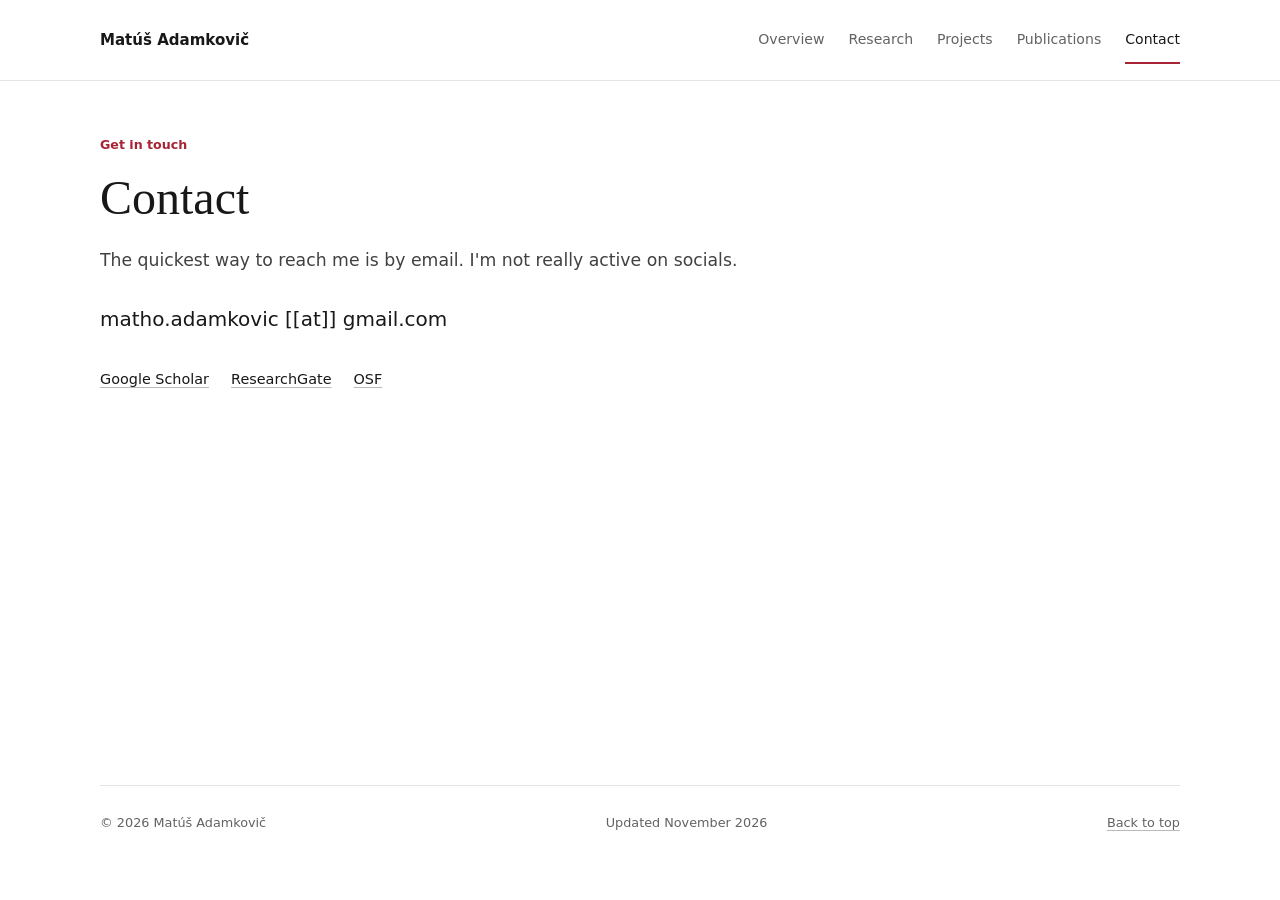
==== commit a59317e6: "Add publication topics, PSA labels, and research profile refinements" ====
--- a/contact.html
+++ b/contact.html
@@ -7,7 +7,7 @@
     <meta name="theme-color" content="#ffffff">
     <title>Contact · Matúš Adamkovič</title>
     <link rel="icon" href="assets/profile.png">
-    <link rel="stylesheet" href="styles.css?v=20261103.3">
+    <link rel="stylesheet" href="styles.css?v=20261103.4">
   </head>
   <body data-page="contact">
     <a class="skip-link" href="#main">Skip to content</a>
@@ -37,7 +37,7 @@
       <span>Updated <span data-field="updated">November 2026</span></span>
       <a href="#main">Back to top</a>
     </footer>
-    <script src="content/site-content.js?v=20261103.3"></script>
-    <script src="script.js?v=20261103.3"></script>
+    <script src="content/site-content.js?v=20261103.4"></script>
+    <script src="script.js?v=20261103.4"></script>
   </body>
 </html>
--- a/styles.css
+++ b/styles.css
@@ -91,7 +91,9 @@
 .publication-sidebar { position: sticky; top: 112px; }
 .publication-toc { display: flex; align-items: flex-start; flex-direction: column; gap: 4px; font-size: 0.9rem; }
 .publication-toc a { display: block; padding-block: 4px; }
-.publication-tools { display: grid; grid-template-columns: minmax(0,1fr) minmax(150px,190px); gap: 16px; padding-bottom: 28px; }
+.publication-tools { max-width: 420px; padding-bottom: 28px; }
+.paper-topics { display: flex; flex-wrap: wrap; gap: 5px 18px; margin: 12px 0 0; padding: 0; list-style: none; color: var(--muted); font-size: 0.76rem; }
+.paper-topics li { max-width: 100%; }
 .field label { display: block; margin-bottom: 8px; color: var(--muted); font-size: 0.82rem; }
 input, select { width: 100%; min-height: 46px; border: 1px solid #bdbdbd; border-radius: 4px; padding: 10px 12px; color: var(--text); background: white; font: inherit; font-size: 0.93rem; }
 input::placeholder { color: #777; }
